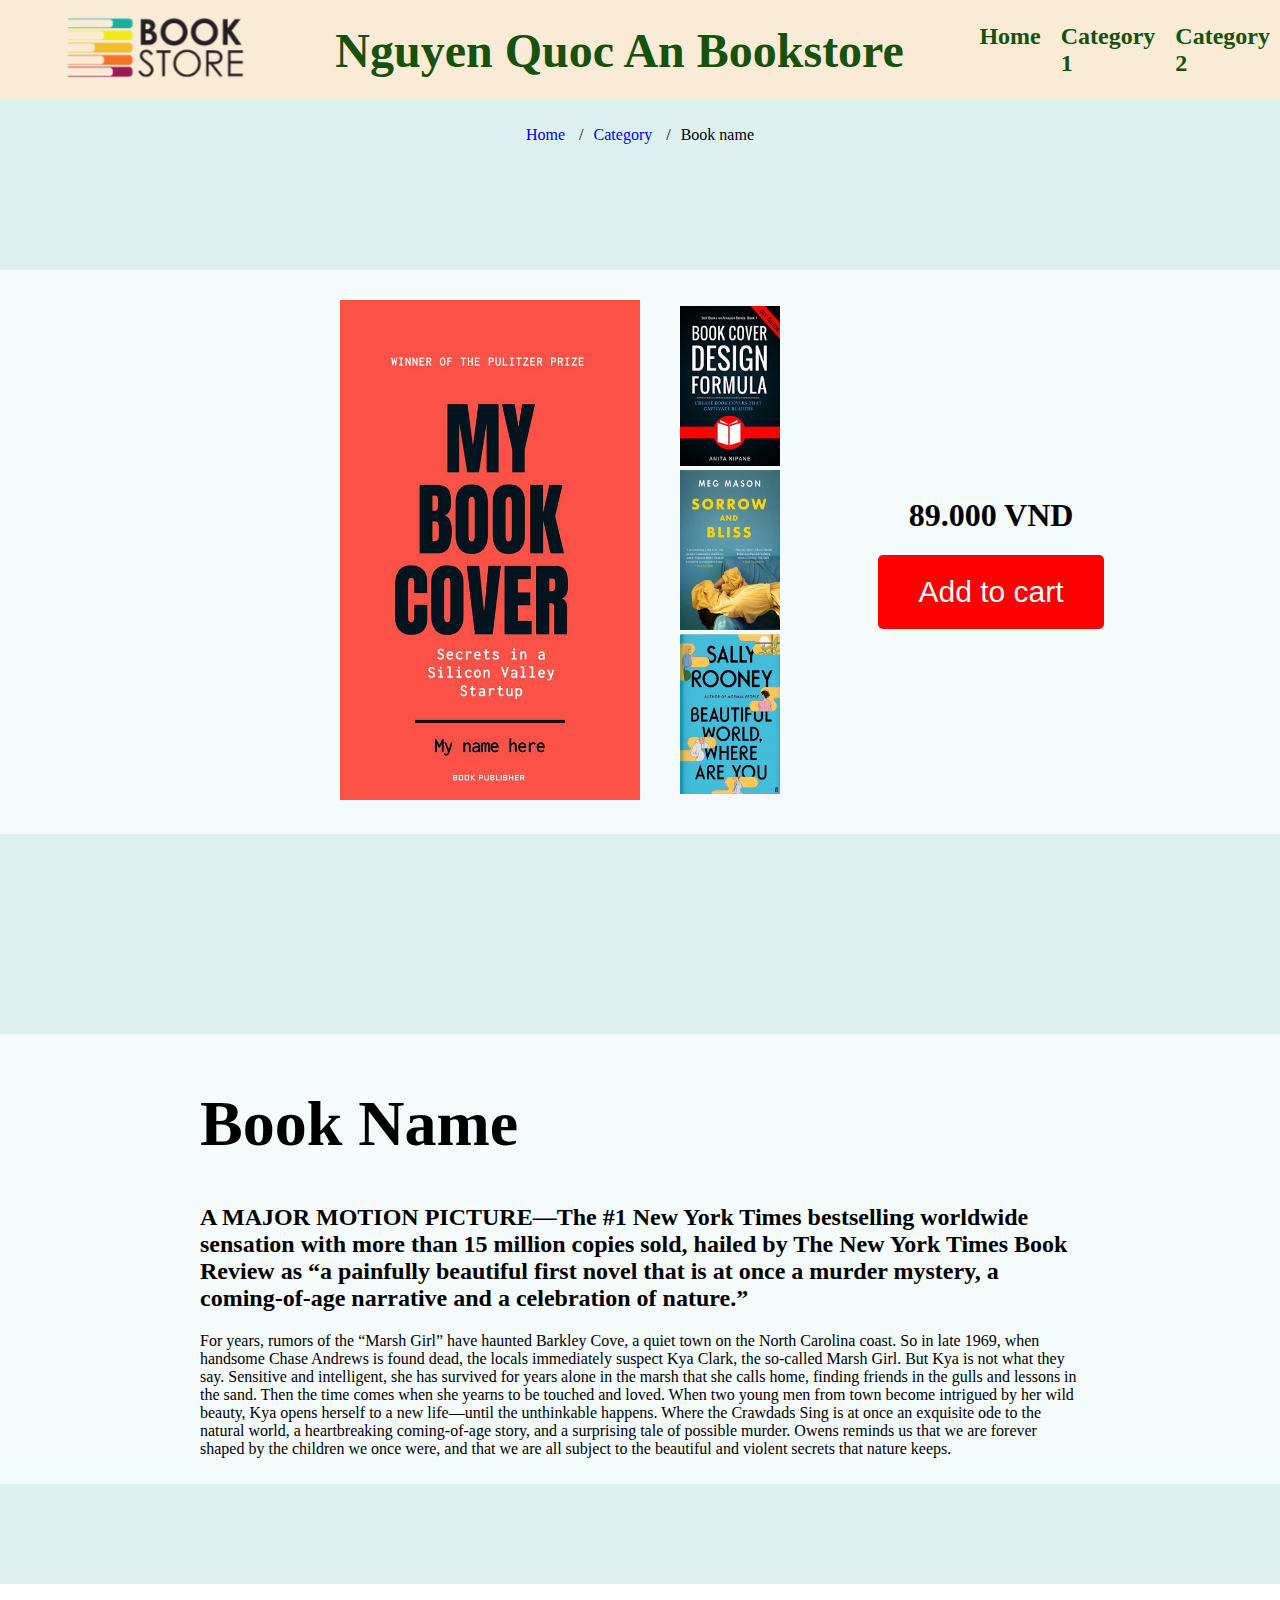
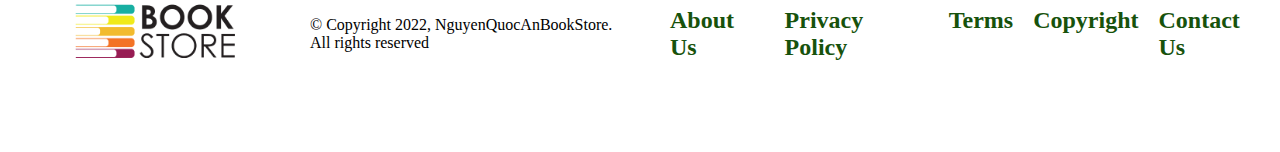
==== book_detail.html @ 4962f6f4 "draft 5" ====
<!DOCTYPE html>
<html lang="en">
<head>
    <meta charset="UTF-8">
    <meta http-equiv="X-UA-Compatible" content="IE=edge">
    <meta name="viewport" content="width=device-width, initial-scale=1.0">
    <title>Book detail</title>
    <link rel="stylesheet" href="default.css">
</head>
<header>
    <div class="header_logo" style="flex: 1;"><img src="logo.png" alt=""></div>

    <div class="header_title" style="flex: 2;">Nguyen Quoc An Bookstore</div>

    <ul class="header_navbar" style="flex: 1;">
        <li class="navbar_link"><a href="index.html">Home</a></li>
        <li class="navbar_link"><a href="category.html">Category 1</a></li>
        <li class="navbar_link"><a href="category.html">Category 2</a></li>
    </ul>
</header>

<main>
<!-- Breadcrumb section -->
<section>
        <div id="breadcrumb">
        <ul class="breadcrumb">
            <li><a href="index.html">Home</a></li>
            <li><a href="category.html">Category</a></li>
            <li>Book name</li>
        </ul>
        </div>          
</section>

<!-- Book detail section -->
<section>
    <div class="container">
        <div class="book_detail">
                <div class="left_detail"><img id="book_detail_big" src="book1.jpg" alt=""></div>

                <div class="mid_detail">
                    <ul>
                        <li><img src="book2.jpg" alt=""></li>
                        <li><img src="book3.jpg" alt=""></li>
                        <li><img src="book4.jpg" alt=""></li>
                    </ul>
                </div>

                <div class="right_detail">
                    <h1>89.000 VND</h1>
                    <button type="button" id="buy_button">Add to cart</button>
                </div>
        </div>

        
    </div>
</section>

<section>
    <div class="container">
        <div class="book_description">
            <div id="book_description_title"><h1>Book Name</h1></div>
            <div id="book_description_subtitle"><h2>A MAJOR MOTION PICTURE—The #1 New York Times bestselling worldwide sensation with more than 15 million copies sold, hailed by The New York Times Book Review as “a painfully beautiful first novel that is at once a murder mystery, a coming-of-age narrative and a celebration of nature.”</div></h2>
            <div id="book_description_content"><p>For years, rumors of the “Marsh Girl” have haunted Barkley Cove, a quiet town on the North Carolina coast. So in late 1969, when handsome Chase Andrews is found dead, the locals immediately suspect Kya Clark, the so-called Marsh Girl. But Kya is not what they say. Sensitive and intelligent, she has survived for years alone in the marsh that she calls home, finding friends in the gulls and lessons in the sand. Then the time comes when she yearns to be touched and loved. When two young men from town become intrigued by her wild beauty, Kya opens herself to a new life—until the unthinkable happens.
                Where the Crawdads Sing is at once an exquisite ode to the natural world, a heartbreaking coming-of-age story, and a surprising tale of possible murder. Owens reminds us that we are forever shaped by the children we once were, and that we are all subject to the beautiful and violent secrets that nature keeps.</div></p>
        </div>        
    </div>
</section>


</main>

<footer>
    <div class="footer_logo" style="flex: 1;"><img src="logo.png" alt=""></div>
    
    <div style="flex: 1;">&copy; Copyright 2022, NguyenQuocAnBookStore. All rights reserved</div>
    
    <ul class="footer_navbar" style="flex: 2;">
        <li class="navbar_link"><a href="#">About Us</a></li>
        <li class="navbar_link"><a href="#">Privacy Policy</a></li>
        <li class="navbar_link"><a href="#">Terms</a></li>
        <li class="navbar_link"><a href="#">Copyright</a></li>
        <li class="navbar_link"><a href="#category 2">Contact Us</a></li>
    </ul>
</footer>
<body>
    
</body>
</html>
---- default.css ----
:root{
	--MainColour: #DDF1F1; /*background colour*/
	--SecondaryColour: #F5FBFB;
}

*{
    box-sizing: border-box;
}

body{
    margin: 0;
    padding: 0;
}

header{
    display: flex;
    justify-content: space-between;
    align-items: center;
    background-color: antiquewhite;
    position: sticky;
    top: 0;
    height: 100px;
}

.header_logo {
    transition:0.5s;
}
.header_logo img{
    max-width:100%;
    transition:0.5s;
}

.header_logo:hover{
    transform: scale(1.1);
    transition:0.5s;
}

.header_title{
    text-align: center;
    text-decoration: none;
    color:rgb(23, 82, 12);
    font-size: 3rem;
    font-weight:700;
    transition:0.5s;
}

.header_title:hover{
    font-size: 3.2rem;
}

.header_navbar{
    list-style: none;
    display: flex;
}



.navbar_link{
    margin: 10px;
    padding: 0;
}

.navbar_link a{
    text-decoration: none;
    font-size: 1.5rem;
    color:rgb(23, 82, 12);
    transition:0.5s;
    font-weight: 700;
}

section{
    background-color: var(--MainColour);
	border-bottom: 0px solid var(--BorderColour);
	overflow: auto;
}

.container{
	width: 100%;
	margin: 0 auto;
    background-color: var(--SecondaryColour);
}

.category_title{
    align-items: center;
    color:rgb(23, 82, 12);
    font-size: 2rem;
    font-weight:700;
    margin: 0 auto;
    text-align: center;
    padding: 20px;
}

.category_title a {
    text-decoration: none;
}

.category{
    display: flex;
    justify-content: space-evenly;
}
.category img{
    width: 300px;
    height: 450px;
}

.category h3{
    text-align: center;
}

.category a{
    text-decoration: none;
}


footer{
    display: flex;
    justify-content: space-between;
    align-items: center;
    height: 100px;
}

.footer_logo img{
    max-width:100%;
    transition:0.5s;
}

.footer_navbar{
    list-style: none;
    display: flex;
}

#breadcrumb{
    margin: 0 auto;
    text-align: center;
}
.breadcrumb{
    list-style: none;
    padding: 10px;
}

.breadcrumb li{
    display: inline;
}

.breadcrumb li a{
    text-decoration: none;
}

.breadcrumb li+li:before {
    padding: 10px;
    content: "/";
  }

.left_detail{
    grid-template-areas:left_detail ;
    margin-left: auto;
    margin-right: 0;
}

.mid_detail{
    grid-template-areas: mid_detail;
}

.mid_detail ul{
    list-style: none;
}

.right_detail{
    grid-template-areas: right_detail;
    margin: auto 0;
    text-align: center;
}

.book_detail{
    display: grid;
    grid-template-columns: 50% 15% 35%;
    grid-template-areas:"left_detail mid_detail right_detail"  ;
    justify-content: center;
    margin: 100px;
    align-items: center;
    padding:  20px 0px;
    
}

.book_detail img{
    width: 100px;
    height: 160px;
}

#book_detail_big{
    width: 300px;
    height: 500px;
}

#buy_button{
  background-color: red;
  color: white;
  border: none;
  border-radius: 5px;
  padding: 20px 40px;
  text-align: center;
  font-size: 30px;
  cursor: pointer;
}

.book_description{
    display: block;
    margin:100px;
    padding: 10px 100px;
}

#book_description_title{
    font-size: 2rem;
}

#book_description_subtitle{
    font-size: 1rem;
    font-weight: bold;
}

#book_description_content{
    font-size: 1rem;
}
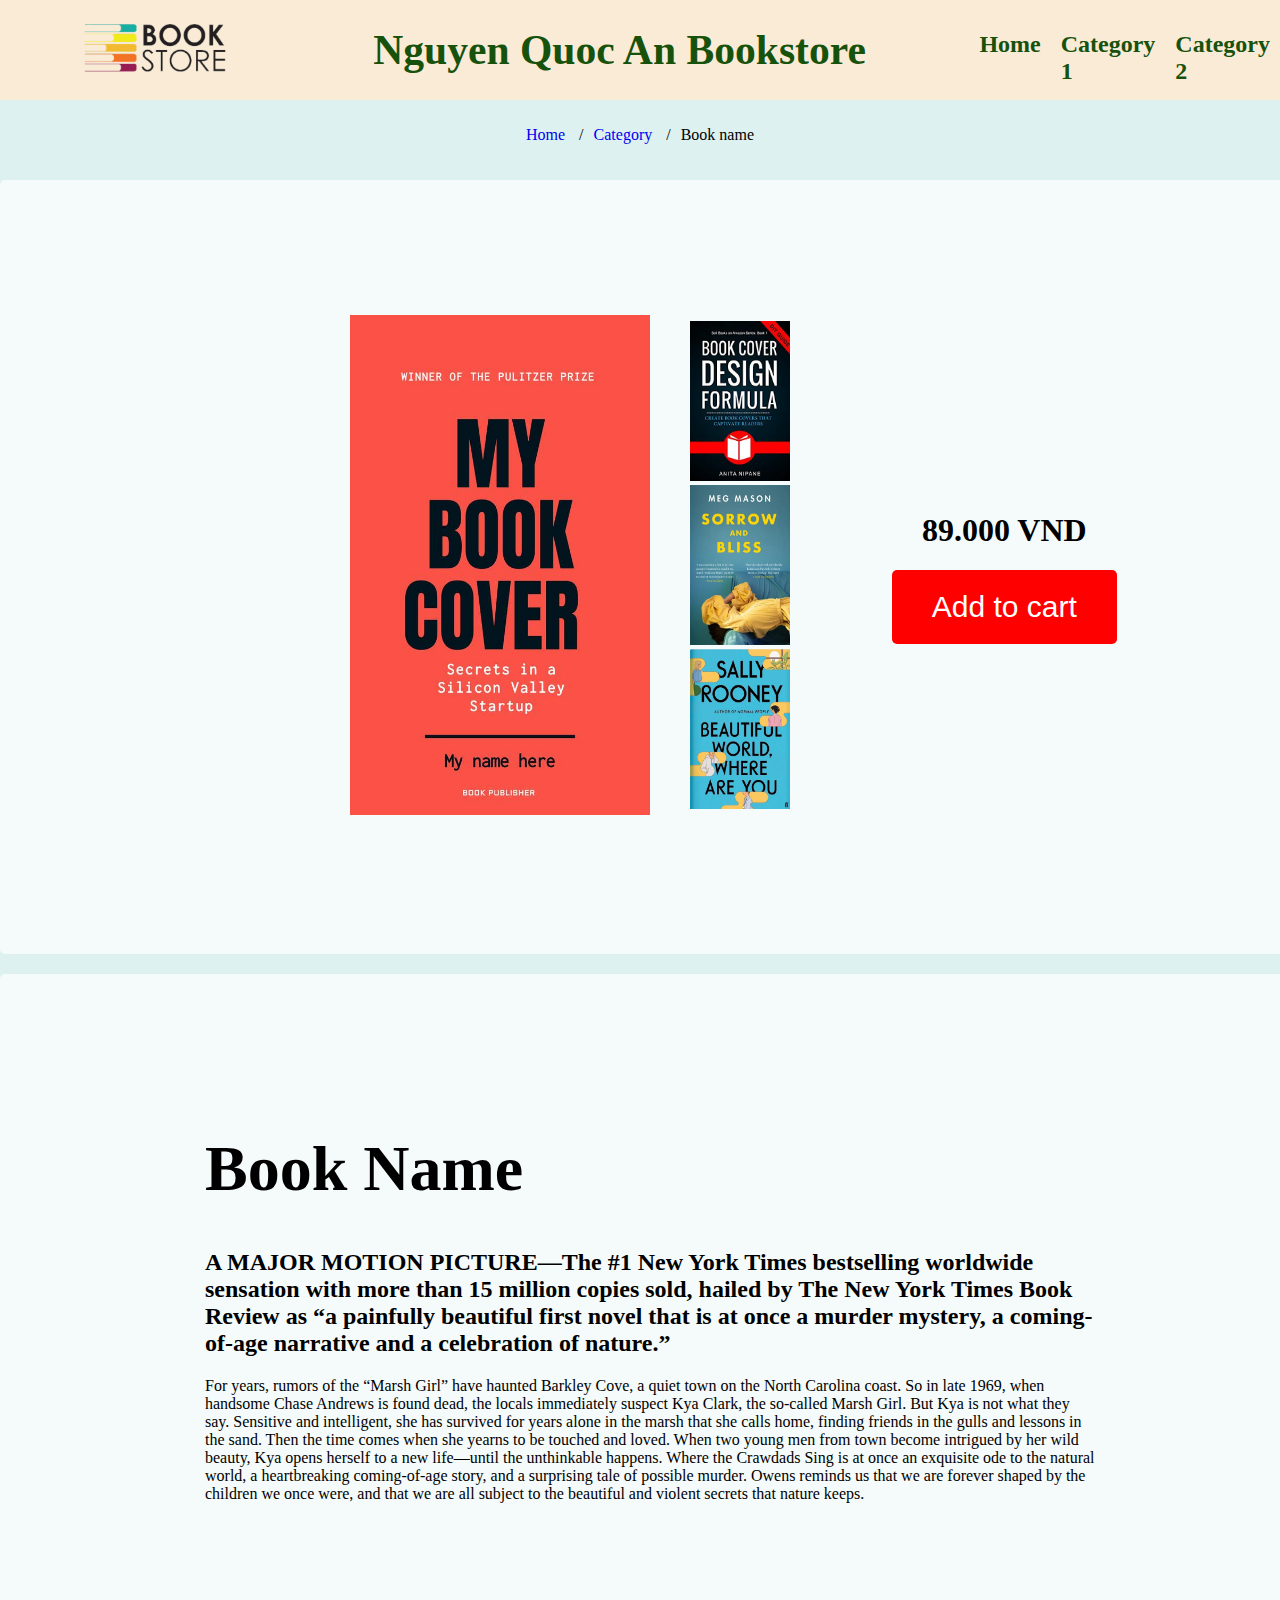
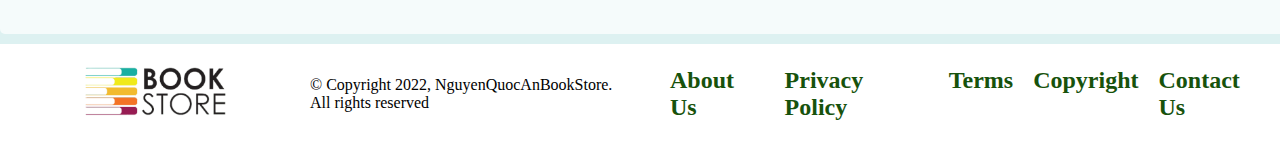
==== commit 93557107: "draft 6" ====
--- a/book_detail.html
+++ b/book_detail.html
@@ -8,9 +8,9 @@
     <link rel="stylesheet" href="default.css">
 </head>
 <header>
-    <div class="header_logo" style="flex: 1;"><img src="logo.png" alt=""></div>
+    <div class="header_logo" style="flex: 1;"><img src="logo.png" alt="logo"></div>
 
-    <div class="header_title" style="flex: 2;">Nguyen Quoc An Bookstore</div>
+    <div class="header_title" style="flex: 2;"><h1>Nguyen Quoc An Bookstore</h1></div>
 
     <ul class="header_navbar" style="flex: 1;">
         <li class="navbar_link"><a href="index.html">Home</a></li>
@@ -35,13 +35,13 @@
 <section>
     <div class="container">
         <div class="book_detail">
-                <div class="left_detail"><img id="book_detail_big" src="book1.jpg" alt=""></div>
+                <div class="left_detail"><img id="book_detail_big" src="book1.jpg" alt="image of book1"></div>
 
                 <div class="mid_detail">
                     <ul>
-                        <li><img src="book2.jpg" alt=""></li>
-                        <li><img src="book3.jpg" alt=""></li>
-                        <li><img src="book4.jpg" alt=""></li>
+                        <li><img src="book2.jpg" alt="image of book2"></li>
+                        <li><img src="book3.jpg" alt="image of book3"></li>
+                        <li><img src="book4.jpg" alt="image of book4"></li>
                     </ul>
                 </div>
 
@@ -55,6 +55,7 @@
     </div>
 </section>
 
+<!-- Book discription section -->
 <section>
     <div class="container">
         <div class="book_description">
@@ -70,7 +71,7 @@
 </main>
 
 <footer>
-    <div class="footer_logo" style="flex: 1;"><img src="logo.png" alt=""></div>
+    <div class="footer_logo" style="flex: 1;"><img src="logo.png" alt="logo"></div>
     
     <div style="flex: 1;">&copy; Copyright 2022, NguyenQuocAnBookStore. All rights reserved</div>
     
@@ -79,7 +80,7 @@
         <li class="navbar_link"><a href="#">Privacy Policy</a></li>
         <li class="navbar_link"><a href="#">Terms</a></li>
         <li class="navbar_link"><a href="#">Copyright</a></li>
-        <li class="navbar_link"><a href="#category 2">Contact Us</a></li>
+        <li class="navbar_link"><a href="contact_page.html">Contact Us</a></li>
     </ul>
 </footer>
 <body>
--- a/default.css
+++ b/default.css
@@ -24,10 +24,12 @@
 
 .header_logo {
     transition:0.5s;
+    text-align: center;
 }
 .header_logo img{
-    max-width:100%;
-    transition:0.5s;
+    max-width:50%;
+    transition:0.5s;
+    
 }
 
 .header_logo:hover{
@@ -39,18 +41,19 @@
     text-align: center;
     text-decoration: none;
     color:rgb(23, 82, 12);
-    font-size: 3rem;
+    font-size: 1.3rem;
     font-weight:700;
     transition:0.5s;
 }
 
 .header_title:hover{
-    font-size: 3.2rem;
+    font-size: 1.4rem;
 }
 
 .header_navbar{
     list-style: none;
     display: flex;
+    margin-bottom: 0;
 }
 
 
@@ -70,14 +73,17 @@
 
 section{
     background-color: var(--MainColour);
-	border-bottom: 0px solid var(--BorderColour);
 	overflow: auto;
+    padding: 0px;
+    margin: 0px;
 }
 
 .container{
-	width: 100%;
-	margin: 0 auto;
+	width: 1300px;
+	margin: 10px auto;
+	padding: 5px;
     background-color: var(--SecondaryColour);
+    border-radius: 5px;
 }
 
 .category_title{
@@ -119,9 +125,14 @@
     height: 100px;
 }
 
+.footer_logo{
+    text-align: center;
+}
+
 .footer_logo img{
-    max-width:100%;
-    transition:0.5s;
+    max-width:50%;
+    transition:0.5s;
+    object-fit: contain;
 }
 
 .footer_navbar{
@@ -204,7 +215,7 @@
 }
 
 .book_description{
-    display: block;
+    
     margin:100px;
     padding: 10px 100px;
 }
@@ -220,4 +231,52 @@
 
 #book_description_content{
     font-size: 1rem;
+}
+
+.contact_title{
+    align-items: center;
+    color:rgb(23, 82, 12);
+    font-size: 2rem;
+    font-weight:700;
+    margin: 0 auto;
+    text-align: center;
+    padding: 20px;
+    padding-bottom: 0px;
+}
+
+.contact_form{
+    margin: 100px;
+    margin-top: 50px;
+}
+
+.form{
+    padding: 20px;	
+    background-color: lightblue;
+    max-width: 600px;
+    margin: 0 auto; 
+    border:1px solid white;
+	border-radius: 10px;
+}
+
+.input-area{
+    width: 100%;
+	padding-top: 10px;
+	padding-bottom: 10px;
+	padding-left: 10px;
+	border:1px solid black;
+	border-radius: 5px;
+	
+}
+
+@media screen and (max-width: 960px) { 
+    header{
+        display: flex;
+        flex-direction: column;
+        justify-content: space-between;
+        align-items: center;
+        background-color: antiquewhite;
+        position: sticky;
+        top: 0;
+        height: 100px;
+    }
 }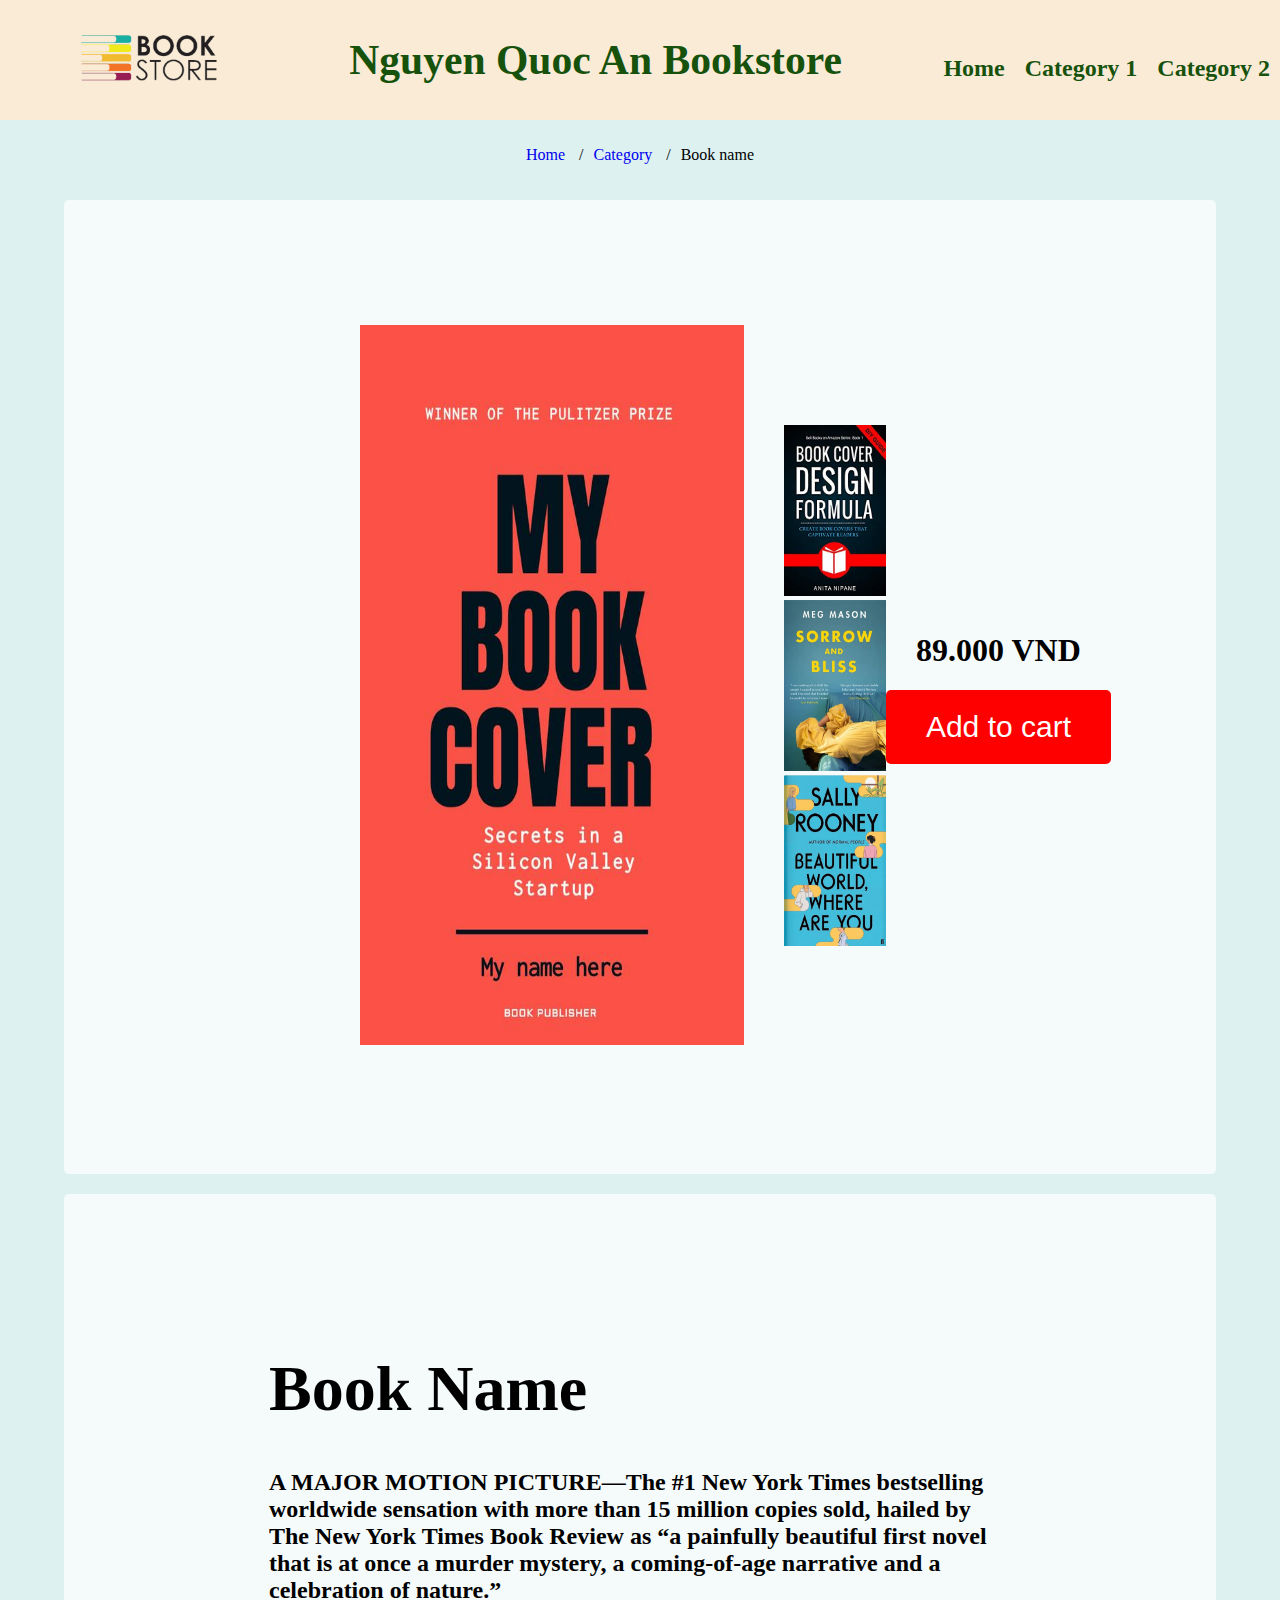
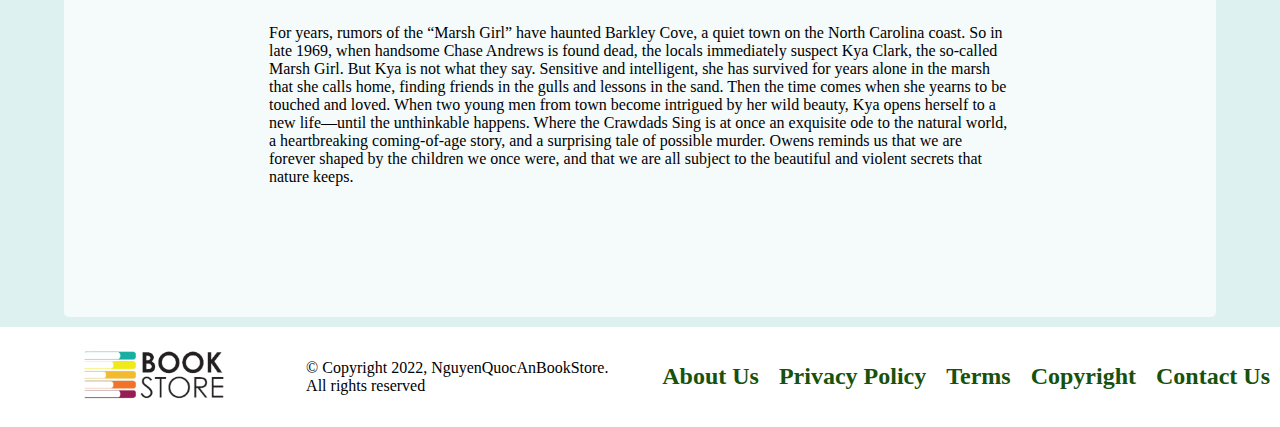
==== commit ec76570d: "draft" ====
--- a/book_detail.html
+++ b/book_detail.html
@@ -12,11 +12,13 @@
 
     <div class="header_title" style="flex: 2;"><h1>Nguyen Quoc An Bookstore</h1></div>
 
+    <nav>
     <ul class="header_navbar" style="flex: 1;">
         <li class="navbar_link"><a href="index.html">Home</a></li>
         <li class="navbar_link"><a href="category.html">Category 1</a></li>
         <li class="navbar_link"><a href="category.html">Category 2</a></li>
     </ul>
+    </nav>
 </header>
 
 <main>
@@ -75,6 +77,7 @@
     
     <div style="flex: 1;">&copy; Copyright 2022, NguyenQuocAnBookStore. All rights reserved</div>
     
+    <nav>
     <ul class="footer_navbar" style="flex: 2;">
         <li class="navbar_link"><a href="#">About Us</a></li>
         <li class="navbar_link"><a href="#">Privacy Policy</a></li>
@@ -82,6 +85,7 @@
         <li class="navbar_link"><a href="#">Copyright</a></li>
         <li class="navbar_link"><a href="contact_page.html">Contact Us</a></li>
     </ul>
+    </nav>
 </footer>
 <body>
     
--- a/default.css
+++ b/default.css
@@ -19,7 +19,7 @@
     background-color: antiquewhite;
     position: sticky;
     top: 0;
-    height: 100px;
+    height: 120px;
 }
 
 .header_logo {
@@ -79,7 +79,7 @@
 }
 
 .container{
-	width: 1300px;
+	width: 90vw;
 	margin: 10px auto;
 	padding: 5px;
     background-color: var(--SecondaryColour);
@@ -103,6 +103,7 @@
 .category{
     display: flex;
     justify-content: space-evenly;
+    flex-wrap: wrap;
 }
 .category img{
     width: 300px;
@@ -123,6 +124,7 @@
     justify-content: space-between;
     align-items: center;
     height: 100px;
+    flex-wrap: wrap;
 }
 
 .footer_logo{
@@ -138,6 +140,7 @@
 .footer_navbar{
     list-style: none;
     display: flex;
+    flex-wrap: wrap;
 }
 
 #breadcrumb{
@@ -183,24 +186,23 @@
 }
 
 .book_detail{
-    display: grid;
-    grid-template-columns: 50% 15% 35%;
-    grid-template-areas:"left_detail mid_detail right_detail"  ;
-    justify-content: center;
+    display: flex;
+    flex-wrap: wrap;
     margin: 100px;
     align-items: center;
     padding:  20px 0px;
     
+    
 }
 
 .book_detail img{
-    width: 100px;
-    height: 160px;
+    width: 8vw;
+    height: 19vh;
 }
 
 #book_detail_big{
-    width: 300px;
-    height: 500px;
+    width: 30vw;
+    height: 80vh;
 }
 
 #buy_button{
@@ -256,27 +258,70 @@
     margin: 0 auto; 
     border:1px solid white;
 	border-radius: 10px;
+    
 }
 
 .input-area{
-    width: 100%;
-	padding-top: 10px;
-	padding-bottom: 10px;
-	padding-left: 10px;
+    width: 80%;
+	padding: 10px;
 	border:1px solid black;
 	border-radius: 5px;
-	
 }
 
 @media screen and (max-width: 960px) { 
-    header{
+    .category img{
+        width: 250px;
+        height: 350px;
+    }
+
+    .header_navbar{
+        list-style: none;
+        display: block;
+        margin-bottom: 0;
+    }
+
+    .book_detail{
+        display: grid;
+        grid-template-columns: 1fr 1fr 1fr
+        grid-template-areas:"left_detail mid_detail right_detail"  ;
+        justify-content: center;
+        margin: 100px;
+        align-items: center;
+        padding:  20px 0px;
+        
+    }
+
+    .mid_detail ul{
+        list-style: none;
         display: flex;
-        flex-direction: column;
-        justify-content: space-between;
-        align-items: center;
-        background-color: antiquewhite;
-        position: sticky;
-        top: 0;
-        height: 100px;
+    }
+
+    .mid_detail ul li{
+        margin: 20px;
+        text-align: center;
+    }
+
+    .left_detail{
+        grid-template-areas:left_detail ;
+        margin: 0 auto;
+    }
+
+    .form{
+        padding: 20px;	
+        background-color: lightblue;
+        max-width: 600px;
+        margin: 0 auto; 
+        border:1px solid white;
+        border-radius: 10px;
+    }
+    
+    .input-area{
+        width: 100%;
+        padding-top: 10px;
+        padding-bottom: 10px;
+        padding-left: 10px;
+        border:1px solid black;
+        border-radius: 5px;
+        
     }
 }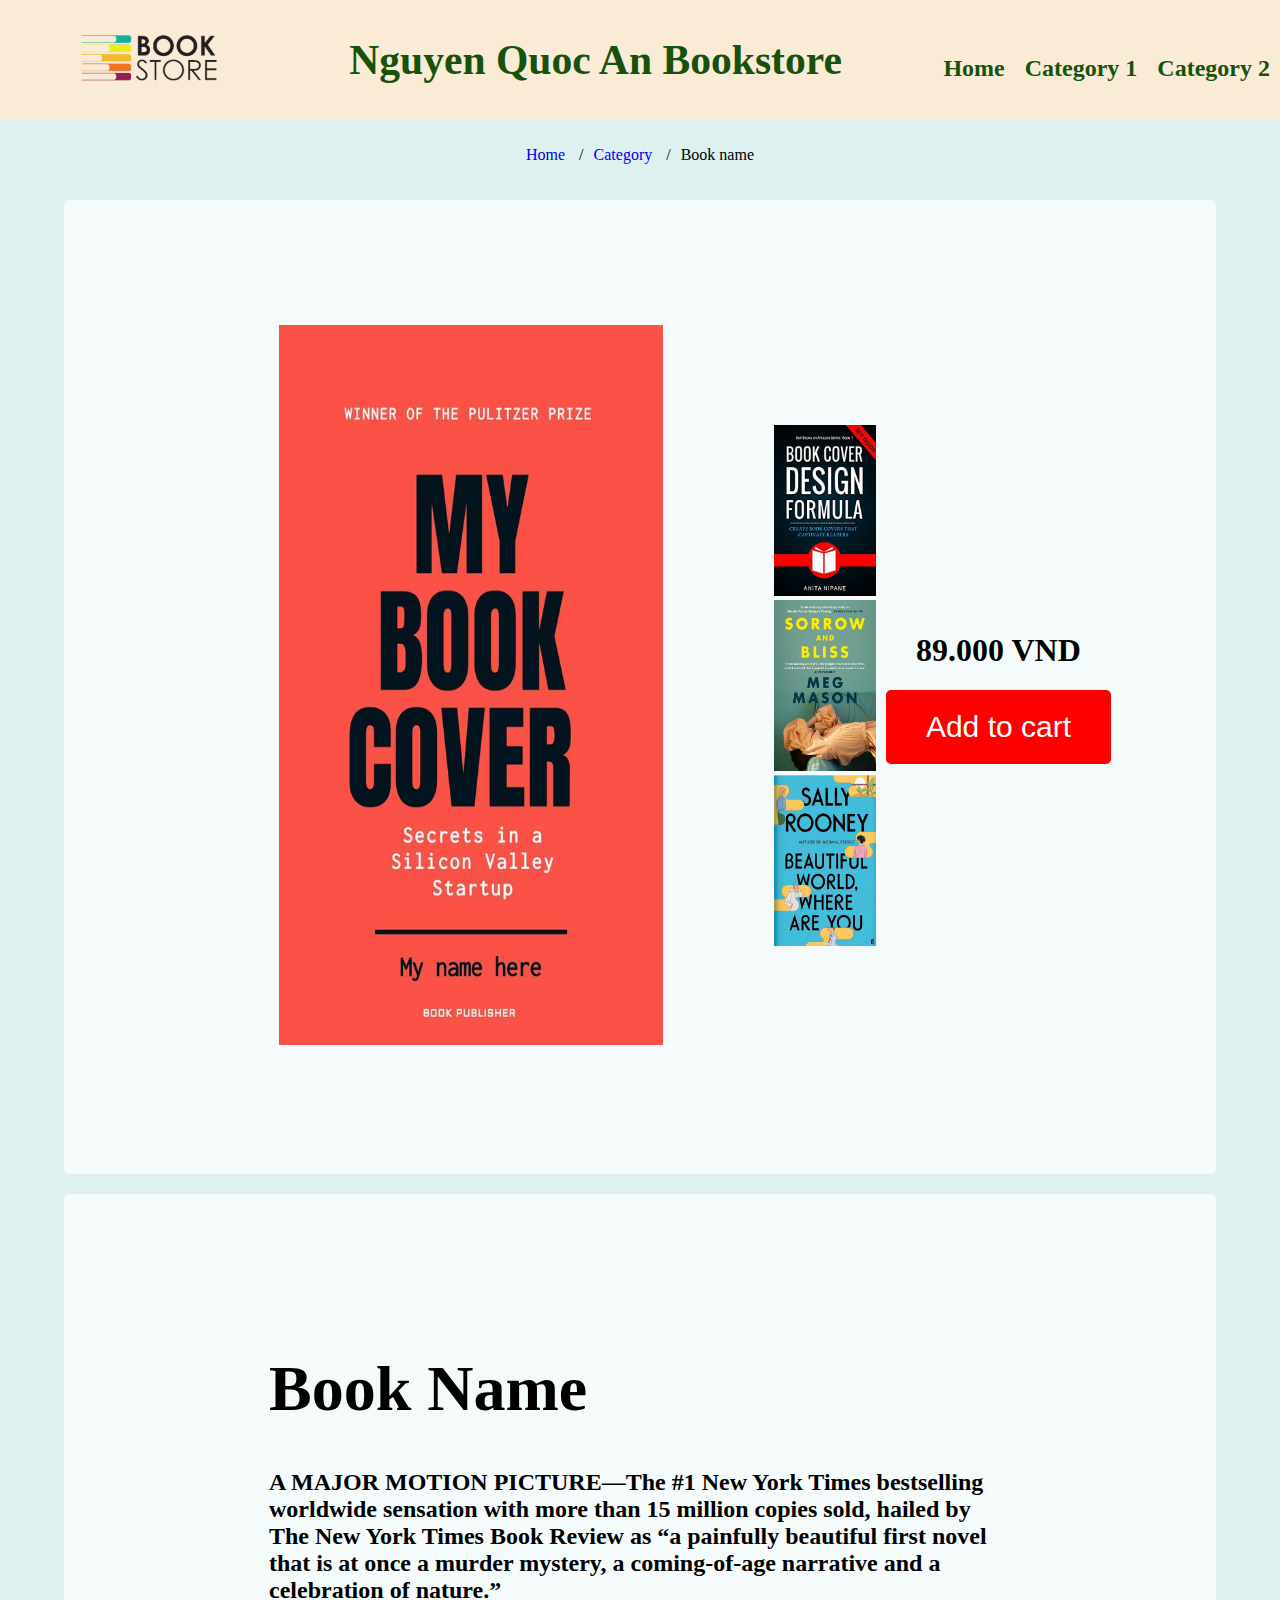
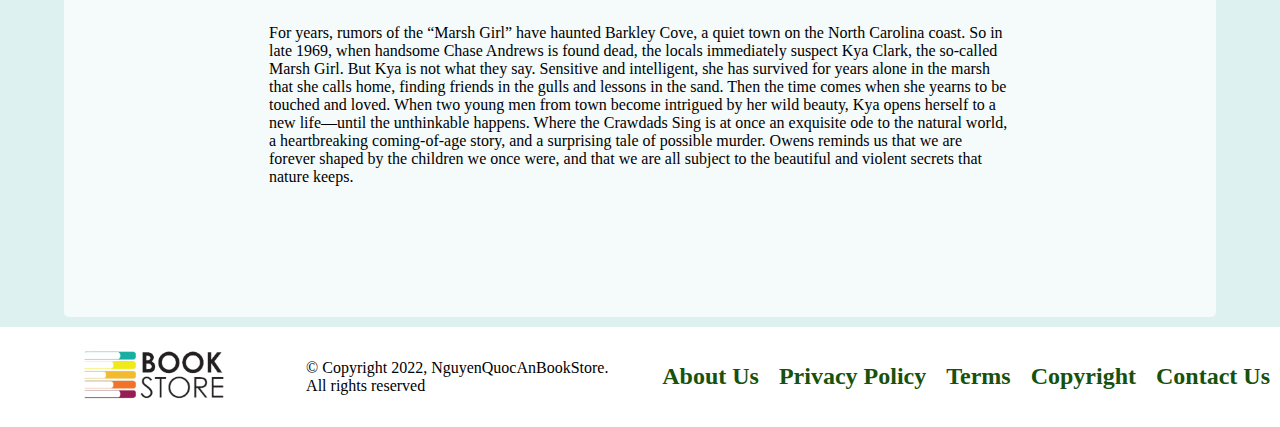
==== commit c17ec75a: "draft" ====
--- a/book_detail.html
+++ b/book_detail.html
@@ -8,7 +8,7 @@
     <link rel="stylesheet" href="default.css">
 </head>
 <header>
-    <div class="header_logo" style="flex: 1;"><img src="logo.png" alt="logo"></div>
+    <div class="header_logo" style="flex: 1;"><img src="image/logo.png" alt="logo"></div>
 
     <div class="header_title" style="flex: 2;"><h1>Nguyen Quoc An Bookstore</h1></div>
 
@@ -37,13 +37,13 @@
 <section>
     <div class="container">
         <div class="book_detail">
-                <div class="left_detail"><img id="book_detail_big" src="book1.jpg" alt="image of book1"></div>
+                <div class="left_detail"><img id="book_detail_big" src="image/book1.jpg" alt="image of book1"></div>
 
                 <div class="mid_detail">
                     <ul>
-                        <li><img src="book2.jpg" alt="image of book2"></li>
-                        <li><img src="book3.jpg" alt="image of book3"></li>
-                        <li><img src="book4.jpg" alt="image of book4"></li>
+                        <li><img src="image/book2.jpg" alt="image of book2"></li>
+                        <li><img src="image/book3.jpg" alt="image of book3"></li>
+                        <li><img src="image/book4.jpg" alt="image of book4"></li>
                     </ul>
                 </div>
 
@@ -73,7 +73,7 @@
 </main>
 
 <footer>
-    <div class="footer_logo" style="flex: 1;"><img src="logo.png" alt="logo"></div>
+    <div class="footer_logo" style="flex: 1;"><img src="image/logo.png" alt="logo"></div>
     
     <div style="flex: 1;">&copy; Copyright 2022, NguyenQuocAnBookStore. All rights reserved</div>
     
--- a/default.css
+++ b/default.css
@@ -166,13 +166,16 @@
   }
 
 .left_detail{
-    grid-template-areas:left_detail ;
-    margin-left: auto;
-    margin-right: 0;
-}
-
-.mid_detail{
-    grid-template-areas: mid_detail;
+    margin: 0 auto;
+}
+
+.mid_detail ul{
+    margin-left: 0;
+    margin-right: auto;
+    text-align: left;
+    padding-left: 0;
+    padding-right: 10px;
+   
 }
 
 .mid_detail ul{
@@ -180,7 +183,6 @@
 }
 
 .right_detail{
-    grid-template-areas: right_detail;
     margin: auto 0;
     text-align: center;
 }
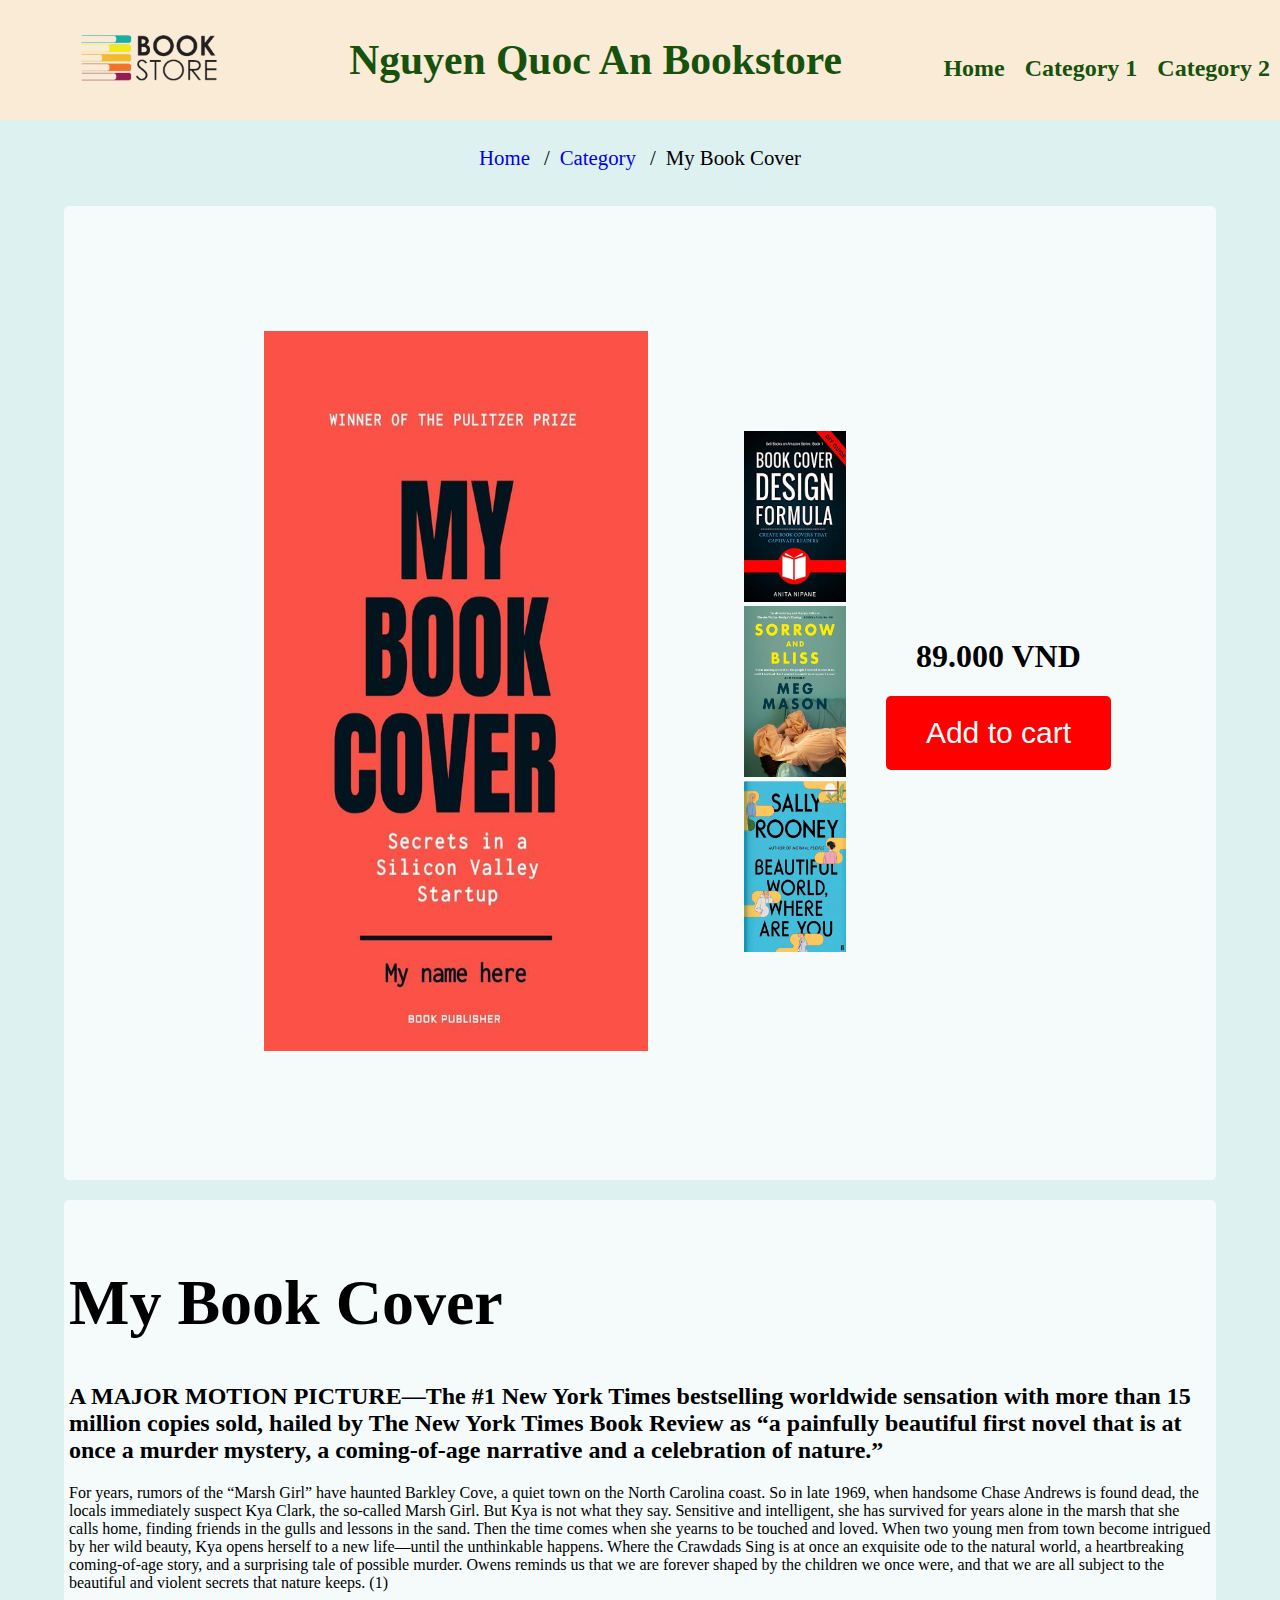
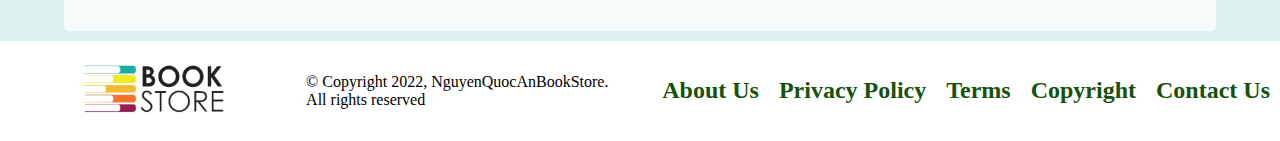
==== commit 271b93c9: "draft" ====
--- a/book_detail.html
+++ b/book_detail.html
@@ -28,7 +28,7 @@
         <ul class="breadcrumb">
             <li><a href="index.html">Home</a></li>
             <li><a href="category.html">Category</a></li>
-            <li>Book name</li>
+            <li>My Book Cover</li>
         </ul>
         </div>          
 </section>
@@ -61,10 +61,10 @@
 <section>
     <div class="container">
         <div class="book_description">
-            <div id="book_description_title"><h1>Book Name</h1></div>
+            <div id="book_description_title"><h1>My Book Cover</h1></div>
             <div id="book_description_subtitle"><h2>A MAJOR MOTION PICTURE—The #1 New York Times bestselling worldwide sensation with more than 15 million copies sold, hailed by The New York Times Book Review as “a painfully beautiful first novel that is at once a murder mystery, a coming-of-age narrative and a celebration of nature.”</div></h2>
             <div id="book_description_content"><p>For years, rumors of the “Marsh Girl” have haunted Barkley Cove, a quiet town on the North Carolina coast. So in late 1969, when handsome Chase Andrews is found dead, the locals immediately suspect Kya Clark, the so-called Marsh Girl. But Kya is not what they say. Sensitive and intelligent, she has survived for years alone in the marsh that she calls home, finding friends in the gulls and lessons in the sand. Then the time comes when she yearns to be touched and loved. When two young men from town become intrigued by her wild beauty, Kya opens herself to a new life—until the unthinkable happens.
-                Where the Crawdads Sing is at once an exquisite ode to the natural world, a heartbreaking coming-of-age story, and a surprising tale of possible murder. Owens reminds us that we are forever shaped by the children we once were, and that we are all subject to the beautiful and violent secrets that nature keeps.</div></p>
+                Where the Crawdads Sing is at once an exquisite ode to the natural world, a heartbreaking coming-of-age story, and a surprising tale of possible murder. Owens reminds us that we are forever shaped by the children we once were, and that we are all subject to the beautiful and violent secrets that nature keeps. (1)</div></p>
         </div>        
     </div>
 </section>
--- a/default.css
+++ b/default.css
@@ -154,10 +154,12 @@
 
 .breadcrumb li{
     display: inline;
+    font-size: 1.3rem;
 }
 
 .breadcrumb li a{
     text-decoration: none;
+    font-size: 1.3rem;
 }
 
 .breadcrumb li+li:before {
@@ -174,7 +176,7 @@
     margin-right: auto;
     text-align: left;
     padding-left: 0;
-    padding-right: 10px;
+    padding-right: 40px;
    
 }
 
@@ -219,7 +221,7 @@
 }
 
 .book_description{
-    
+    display: inline;
     margin:100px;
     padding: 10px 100px;
 }
